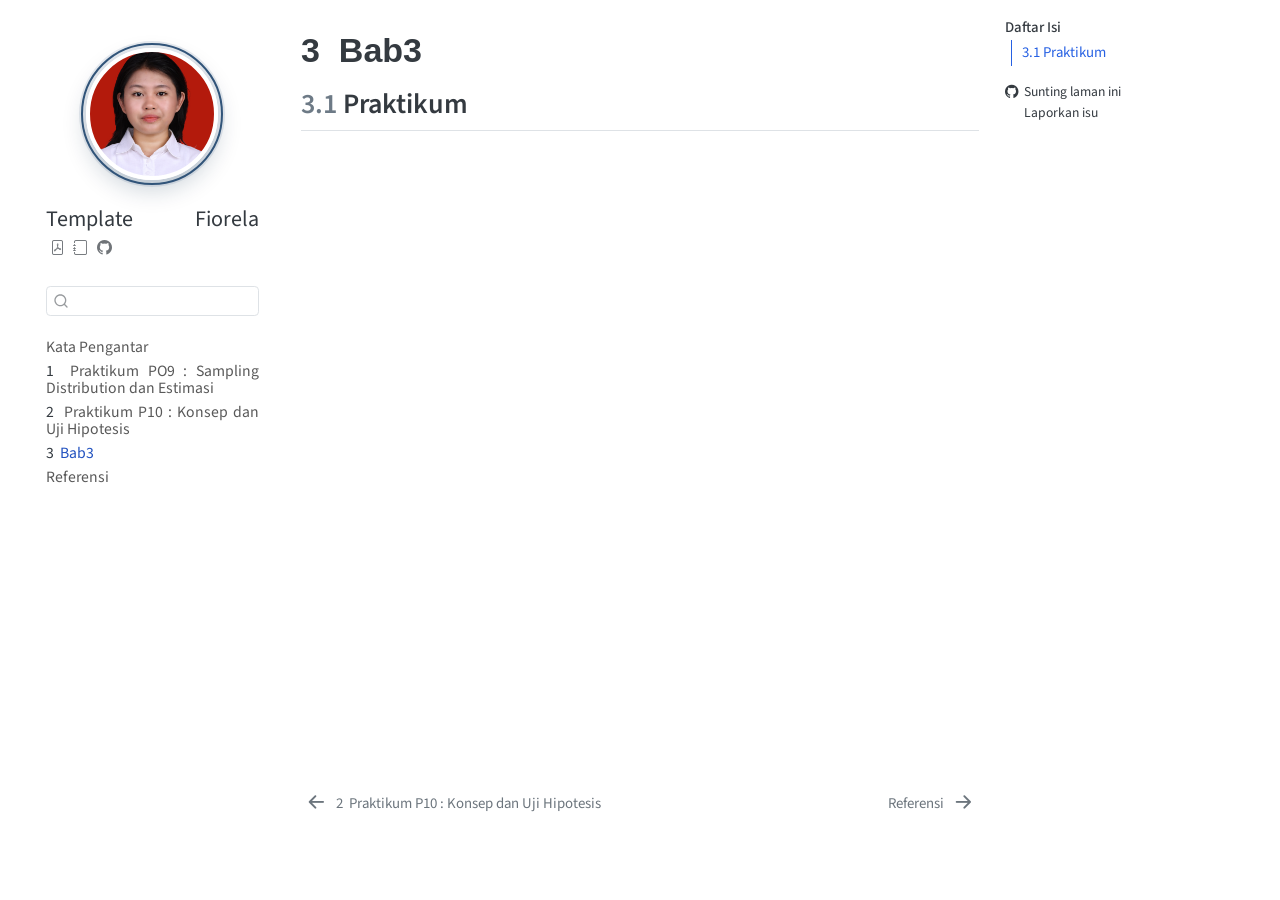
==== docs/chapters/bab-3.html @ b009db90 "Update book content" ====
<!DOCTYPE html>
<html xmlns="http://www.w3.org/1999/xhtml" lang="id" xml:lang="id"><head>

<meta charset="utf-8">
<meta name="generator" content="quarto-1.11.9">

<meta name="viewport" content="width=device-width, initial-scale=1.0, user-scalable=yes">

<meta name="description" content="Deskripsi singkat tentang buku">

<title>3&nbsp; Bab3 – Template Fiorela</title>
<style>
/* Default styles provided by pandoc.
** See https://pandoc.org/MANUAL.html#variables-for-html for config info.
*/
span.smallcaps{font-variant: small-caps;}
div.columns{display: flex; gap: 1.5em;}
div.column{flex: auto;}
@media screen {
div.columns{gap: min(4vw, 1.5em);}
div.column{overflow-x: auto;}
}
div.hanging-indent{margin-left: 1.5em; text-indent: -1.5em;}
ul.task-list{list-style: none;}
ul.task-list li input[type="checkbox"] {
  width: 0.8em;
  margin: 0 0.8em 0.2em -1em; /* quarto-specific, see https://github.com/quarto-dev/quarto-cli/issues/4556 */ 
  vertical-align: middle;
}
</style>


<script src="../site_libs/quarto-nav/quarto-nav.js"></script>
<script src="../site_libs/quarto-nav/headroom.min.js"></script>
<script src="../site_libs/clipboard/clipboard.min.js"></script>
<script src="../site_libs/quarto-search/autocomplete.umd.js"></script>
<script src="../site_libs/quarto-search/fuse.min.js"></script>
<script src="../site_libs/quarto-search/quarto-search.js"></script>
<meta name="quarto:offset" content="../">
<link href="../references/referensi.html" rel="next">
<link href="../chapters/bab-2.html" rel="prev">
<script src="../site_libs/quarto-html/quarto.js" type="module"></script>
<script src="../site_libs/quarto-html/tabsets/tabsets.js" type="module"></script>
<script src="../site_libs/quarto-html/scrollable-regions/scrollable-regions.js" type="module"></script>
<script src="../site_libs/quarto-html/popper.min.js"></script>
<script src="../site_libs/quarto-html/tippy.umd.min.js"></script>
<script src="../site_libs/quarto-html/anchor.min.js"></script>
<link href="../site_libs/quarto-html/tippy.css" rel="stylesheet">
<link href="../site_libs/quarto-html/quarto-syntax-highlighting-63b5708e65d6cd79cd7618c58d0c21e7.css" rel="stylesheet" id="quarto-text-highlighting-styles">
<script src="../site_libs/bootstrap/bootstrap.min.js"></script>
<link href="../site_libs/bootstrap/bootstrap-icons.css" rel="stylesheet">
<link href="../site_libs/bootstrap/bootstrap-8575377b15774f46c10fa1d7752ca172.min.css" rel="stylesheet" append-hash="true" id="quarto-bootstrap" data-mode="light">
<script id="quarto-search-options" type="application/json">{
  "location": "sidebar",
  "copy-button": false,
  "collapse-after": 3,
  "panel-placement": "start",
  "type": "textbox",
  "limit": 50,
  "keyboard-shortcut": [
    "f",
    "/",
    "s"
  ],
  "show-item-context": false,
  "language": {
    "search-no-results-text": "Tidak ada hasil",
    "search-matching-documents-text": "dokumen cocok",
    "search-copy-link-title": "Salin tautan untuk mencari",
    "search-hide-matches-text": "Sembunyikan kecocokan lainnya",
    "search-more-match-text": "kecocokan lainnya di dokumen ini",
    "search-more-matches-text": "kecocokan lainnya di dokumen ini",
    "search-clear-button-title": "Hapus",
    "search-text-placeholder": "",
    "search-detached-cancel-button-title": "Batal",
    "search-submit-button-title": "Kirim",
    "search-label": "Mencari"
  }
}</script>
<style>html{ scroll-behavior: smooth; }</style>
<meta name="author" content="Bakti Siregar, M.Sc.">


<link rel="stylesheet" href="../assets/style.css">
</head>

<body class="nav-sidebar floating quarto-light"><a id="quarto-skip-link" class="visually-hidden-focusable" href="#quarto-document-content">Skip to main content</a>

<div id="quarto-search-results"></div>
  <header id="quarto-header" class="headroom fixed-top">
  <nav class="quarto-secondary-nav" aria-label="Bilah alat">
    <div class="container-fluid d-flex">
      <button type="button" class="quarto-btn-toggle btn" data-bs-toggle="collapse" role="button" data-bs-target=".quarto-sidebar-collapse-item" aria-controls="quarto-sidebar" aria-expanded="false" aria-label="Alihkan bilah sisi" onclick="if (window.quartoToggleHeadroom) { window.quartoToggleHeadroom(); }">
        <i class="bi bi-layout-text-sidebar-reverse"></i>
      </button>
        <nav class="quarto-page-breadcrumbs" aria-label="Jalur"><ol class="breadcrumb"><li class="breadcrumb-item"><a href="../chapters/bab-3.html"><span class="chapter-number">3</span>&nbsp; <span class="chapter-title">Bab3</span></a></li></ol></nav>
        <a class="flex-grow-1" data-bs-toggle="collapse" data-bs-target=".quarto-sidebar-collapse-item" onclick="if (window.quartoToggleHeadroom) { window.quartoToggleHeadroom(); }">      
        </a>
      <button type="button" class="btn quarto-search-button" aria-label="Mencari" onclick="window.quartoOpenSearch();">
        <i class="bi bi-search"></i>
      </button>
    </div>
  </nav>
</header>
<!-- content -->
<div id="quarto-content" class="quarto-container page-columns page-rows-contents page-layout-article">
<!-- sidebar -->
  <nav id="quarto-sidebar" class="sidebar collapse collapse-horizontal quarto-sidebar-collapse-item sidebar-navigation floating overflow-auto" aria-label="Situs web">
    <div class="pt-lg-2 mt-2 text-left sidebar-header">
    <div class="sidebar-title mb-0 py-0">
      <a href="../">Template Fiorela</a> 
        <div class="sidebar-tools-main tools-wide">
    <a href="../Quarto-Template.pdf" title="Pratinjau PDF" class="quarto-navigation-tool px-1" aria-label="Pratinjau PDF"><i class="bi bi-file-pdf"></i></a>
    <a href="../epub-reader.html" title="Pratinjau EPUB" class="quarto-navigation-tool px-1" aria-label="Pratinjau EPUB"><i class="bi bi-journal"></i></a>
    <a href="https://github.com/pakardata1/ebook-template-quarto.git" title="Kode Sumber" class="quarto-navigation-tool px-1" aria-label="Kode Sumber"><i class="bi bi-github"></i></a>
</div>
    </div>
      </div>
        <div class="mt-2 flex-shrink-0 align-items-center">
        <div class="sidebar-search">
        <div id="quarto-search" class="" title="Mencari"></div>
        </div>
        </div>
    <div class="sidebar-menu-container"> 
    <ul class="list-unstyled mt-1">
        <li class="sidebar-item">
  <div class="sidebar-item-container"> 
  <a href="../index.html" class="sidebar-item-text sidebar-link">
 <span class="menu-text">Kata Pengantar</span></a>
  </div>
</li>
        <li class="sidebar-item">
  <div class="sidebar-item-container"> 
  <a href="../chapters/bab-1.html" class="sidebar-item-text sidebar-link">
 <span class="menu-text"><span class="chapter-number">1</span>&nbsp; <span class="chapter-title">Praktikum PO9 : Sampling Distribution dan Estimasi</span></span></a>
  </div>
</li>
        <li class="sidebar-item">
  <div class="sidebar-item-container"> 
  <a href="../chapters/bab-2.html" class="sidebar-item-text sidebar-link">
 <span class="menu-text"><span class="chapter-number">2</span>&nbsp; <span class="chapter-title">Praktikum P10 : Konsep dan Uji Hipotesis</span></span></a>
  </div>
</li>
        <li class="sidebar-item">
  <div class="sidebar-item-container"> 
  <a href="../chapters/bab-3.html" class="sidebar-item-text sidebar-link active">
 <span class="menu-text"><span class="chapter-number">3</span>&nbsp; <span class="chapter-title">Bab3</span></span></a>
  </div>
</li>
        <li class="sidebar-item">
  <div class="sidebar-item-container"> 
  <a href="../references/referensi.html" class="sidebar-item-text sidebar-link">
 <span class="menu-text">Referensi</span></a>
  </div>
</li>
    </ul>
    </div>
</nav>
<div id="quarto-sidebar-glass" class="quarto-sidebar-collapse-item" data-bs-toggle="collapse" data-bs-target=".quarto-sidebar-collapse-item"></div>
<!-- margin-sidebar -->
    <div id="quarto-margin-sidebar" class="sidebar margin-sidebar">
        <nav id="TOC" role="doc-toc" aria-labelledby="toc-title" class="toc-active">
    <h2 id="toc-title">Daftar Isi</h2>
   
  <ul>
  <li><a href="#praktikum" id="toc-praktikum" class="nav-link active" data-scroll-target="#praktikum"><span class="header-section-number">3.1</span> Praktikum</a></li>
  </ul>
<div class="toc-actions"><ul><li><a href="https://github.com/pakardata1/ebook-template-quarto.git/edit/main/chapters/bab-3.qmd" class="toc-action"><i class="bi bi-github"></i>Sunting laman ini</a></li><li><a href="https://github.com/pakardata1/ebook-template-quarto.git/issues/new" class="toc-action"><i class="bi empty"></i>Laporkan isu</a></li></ul></div></nav>
    </div>
<!-- main -->
<main class="content" id="quarto-document-content" tabindex="-1">

<header id="title-block-header" class="quarto-title-block default">
<div class="quarto-title">
<h1 class="title"><span class="chapter-number">3</span>&nbsp; <span class="chapter-title">Bab3</span></h1>
</div>



<div class="quarto-title-meta">

    
  
    
  </div>
  


</header>


<section id="praktikum" class="level2" data-number="3.1">
<h2 data-number="3.1" class="anchored" data-anchor-id="praktikum"><span class="header-section-number">3.1</span> Praktikum</h2>


</section>

</main> <!-- /main -->
<script>

document.querySelectorAll('a[href^="http://"], a[href^="https://"]').forEach((link) => {

  if (link.classList.contains("quarto-navigation-tool")) {

    return;

  }



  window.tippy(link, {

    content: link.href,

    placement: "top",

    maxWidth: 480,

  });

});

</script>

<script id="quarto-html-after-body" type="application/javascript">
  window.document.addEventListener("DOMContentLoaded", function (event) {
    const icon = "";
    const anchorJS = new window.AnchorJS();
    anchorJS.options = {
      placement: 'right',
      icon: icon
    };
    anchorJS.add('.anchored');
    const isCodeAnnotation = (el) => {
      for (const clz of el.classList) {
        if (clz.startsWith('code-annotation-')) {                     
          return true;
        }
      }
      return false;
    }
    const onCopySuccess = function(e) {
      // button target
      const button = e.trigger;
      // don't keep focus
      button.blur();
      // flash "checked"
      button.classList.add('code-copy-button-checked');
      var currentTitle = button.getAttribute("title");
      button.setAttribute("title", "Disalin!");
      let tooltip;
      if (window.bootstrap) {
        button.setAttribute("data-bs-toggle", "tooltip");
        button.setAttribute("data-bs-placement", "left");
        button.setAttribute("data-bs-title", "Disalin!");
        tooltip = new bootstrap.Tooltip(button, 
          { trigger: "manual", 
            customClass: "code-copy-button-tooltip",
            offset: [0, -8]});
        tooltip.show();    
      }
      setTimeout(function() {
        if (tooltip) {
          tooltip.hide();
          button.removeAttribute("data-bs-title");
          button.removeAttribute("data-bs-toggle");
          button.removeAttribute("data-bs-placement");
        }
        button.setAttribute("title", currentTitle);
        button.classList.remove('code-copy-button-checked');
      }, 1000);
      // clear code selection
      e.clearSelection();
    }
    const getTextToCopy = function(trigger) {
      const outerScaffold = trigger.parentElement.cloneNode(true);
      const codeEl = outerScaffold.querySelector('code');
      for (const childEl of codeEl.children) {
        if (isCodeAnnotation(childEl)) {
          childEl.remove();
        }
      }
      return codeEl.innerText;
    }
    const clipboard = new window.ClipboardJS('.code-copy-button:not([data-in-quarto-modal])', {
      text: getTextToCopy
    });
    clipboard.on('success', onCopySuccess);
    if (window.document.getElementById('quarto-embedded-source-code-modal')) {
      const clipboardModal = new window.ClipboardJS('.code-copy-button[data-in-quarto-modal]', {
        text: getTextToCopy,
        container: window.document.getElementById('quarto-embedded-source-code-modal')
      });
      clipboardModal.on('success', onCopySuccess);
    }
      var localhostRegex = new RegExp(/^(?:http|https):\/\/localhost\:?[0-9]*\//);
      var mailtoRegex = new RegExp(/^mailto:/);
        var filterRegex = new RegExp('/' + window.location.host + '/');
      const newWindowLabel = "(opens in a new tab)";
      const newWindowNoteId = "quarto-ext-newwindow-label";
      // Links reference one hidden label through aria-describedby, so the
      // announcement never changes their accessible name.
      var describeNewWindow = (link) => {
        if (!window.document.getElementById(newWindowNoteId)) {
          var newWindowNote = window.document.createElement("span");
          newWindowNote.id = newWindowNoteId;
          newWindowNote.hidden = true;
          newWindowNote.textContent = newWindowLabel;
          window.document.body.appendChild(newWindowNote);
        }
        var describedBy = (link.getAttribute("aria-describedby") || "").split(/\s+/).filter(Boolean);
        if (!describedBy.includes(newWindowNoteId)) {
          describedBy.push(newWindowNoteId);
          link.setAttribute("aria-describedby", describedBy.join(" "));
        }
      }
      var isInternal = (href) => {
          return filterRegex.test(href) || localhostRegex.test(href) || mailtoRegex.test(href);
      }
      // Inspect non-navigation links and adorn them if external
      window.quartoDecorateExternalLinks = function (root) {
     var links = (root || window.document).querySelectorAll('a[href]:not(.nav-link):not(.navbar-brand):not(.toc-action):not(.sidebar-link):not(.sidebar-item-toggle):not(.pagination-link):not(.no-external):not([aria-hidden]):not(.dropdown-item):not(.quarto-navigation-tool):not(.about-link)');
      for (var i=0; i<links.length; i++) {
        const link = links[i];
        if (!isInternal(link.href)) {
          // undo the damage that might have been done by quarto-nav.js in the case of
          // links that we want to consider external
          if (link.dataset.originalHref !== undefined) {
            link.href = link.dataset.originalHref;
          }
            // target, if specified
            link.setAttribute("target", "_blank");
            if (link.getAttribute("rel") === null) {
              link.setAttribute("rel", "noopener");
            }
            describeNewWindow(link);
          if (!link.classList.contains('no-external-icon')) {
          }
        }
      }
      };
      window.quartoDecorateExternalLinks(window.document);
    // Esc closes the popup (WCAG 1.4.13) and focus leaving both trigger and
    // popup closes it (WCAG 2.4.11); tippy handles neither for interactive popups.
    const hideOnEscAndFocusOut = {
      name: 'hideOnEscAndFocusOut',
      defaultValue: true,
      fn(instance) {
        const dismiss = () => {
          // A show scheduled by the trigger delay would otherwise reopen it
          instance.clearDelayTimeouts();
          instance.hide();
        };
        const onKeyDown = (event) => {
          if (event.key !== 'Escape') {
            return;
          }
          // Keep Esc from also reaching page handlers (e.g. reveal.js overview),
          // except an open reveal.js slide menu, which Esc should close too.
          // The menu handles keys only when its keyboard option is on.
          const menuHandlesEsc = window.Reveal?.getPlugin?.('menu')?.isOpen() &&
            window.Reveal.getConfig().menu?.keyboard !== false;
          if (!menuHandlesEsc) {
            event.stopPropagation();
          }
          if (instance.popper.contains(window.document.activeElement)) {
            // Disabled while refocusing so the focus trigger does not reopen it
            instance.disable();
            instance.reference.focus();
            instance.enable();
          }
          dismiss();
        };
        const onFocusOut = (event) => {
          const target = event.relatedTarget;
          if (target && !instance.reference.contains(target) &&
              !instance.popper.contains(target)) {
            dismiss();
          }
        };
        // On the trigger too: a click trigger (code-annotations: select) has no
        // blur handling. Attached for the instance's lifetime so leaving the
        // trigger also cancels a show still pending on the trigger delay.
        instance.reference.addEventListener('focusout', onFocusOut);
        return {
          onShow() {
            window.document.addEventListener('keydown', onKeyDown, true);
            instance.popper.addEventListener('focusout', onFocusOut);
          },
          onHide() {
            window.document.removeEventListener('keydown', onKeyDown, true);
            instance.popper.removeEventListener('focusout', onFocusOut);
          },
          onDestroy() {
            instance.reference.removeEventListener('focusout', onFocusOut);
          },
        };
      },
    };
    function tippyHover(el, contentFn, onTriggerFn, onUntriggerFn) {
      const config = {
        allowHTML: true,
        maxWidth: 500,
        delay: 100,
        arrow: false,
        appendTo: function(el) {
            return el.parentElement;
        },
        interactive: true,
        interactiveBorder: 10,
        theme: 'quarto',
        placement: 'bottom-start',
        plugins: [hideOnEscAndFocusOut],
      };
      if (contentFn) {
        config.content = contentFn;
      }
      if (onTriggerFn) {
        config.onTrigger = onTriggerFn;
      }
      if (onUntriggerFn) {
        config.onUntrigger = onUntriggerFn;
      }
      window.tippy(el, config); 
    }
    const noterefs = window.document.querySelectorAll('a[role="doc-noteref"]');
    for (var i=0; i<noterefs.length; i++) {
      const ref = noterefs[i];
      tippyHover(ref, function() {
        // use id or data attribute instead here
        let href = ref.getAttribute('data-footnote-href') || ref.getAttribute('href');
        try { href = new URL(href).hash; } catch {}
        const id = href.replace(/^#\/?/, "");
        const note = window.document.getElementById(id);
        if (note) {
          return note.innerHTML;
        } else {
          return "";
        }
      });
    }
    const xrefs = window.document.querySelectorAll('a.quarto-xref');
    const processXRef = (id, note) => {
      // Strip column container classes
      const stripColumnClz = (el) => {
        el.classList.remove("page-full", "page-columns");
        if (el.children) {
          for (const child of el.children) {
            stripColumnClz(child);
          }
        }
      }
      stripColumnClz(note)
      if (id === null || id.startsWith('sec-')) {
        // Special case sections, only their first couple elements
        const container = document.createElement("div");
        if (note.children && note.children.length > 2) {
          container.appendChild(note.children[0].cloneNode(true));
          for (let i = 1; i < note.children.length; i++) {
            const child = note.children[i];
            if (child.tagName === "P" && child.innerText === "") {
              continue;
            } else {
              container.appendChild(child.cloneNode(true));
              break;
            }
          }
          if (window.Quarto?.typesetMath) {
            window.Quarto.typesetMath(container);
          }
          return container.innerHTML
        } else {
          if (window.Quarto?.typesetMath) {
            window.Quarto.typesetMath(note);
          }
          return note.innerHTML;
        }
      } else {
        // Remove any anchor links if they are present
        const anchorLink = note.querySelector('a.anchorjs-link');
        if (anchorLink) {
          anchorLink.remove();
        }
        if (window.Quarto?.typesetMath) {
          window.Quarto.typesetMath(note);
        }
        if (note.classList.contains("callout")) {
          return note.outerHTML;
        } else {
          return note.innerHTML;
        }
      }
    }
    for (var i=0; i<xrefs.length; i++) {
      const xref = xrefs[i];
      tippyHover(xref, undefined, function(instance) {
        instance.disable();
        let url = xref.getAttribute('href');
        let hash = undefined; 
        if (url.startsWith('#')) {
          hash = url;
        } else {
          try { hash = new URL(url).hash; } catch {}
        }
        if (hash) {
          const id = hash.replace(/^#\/?/, "");
          const note = window.document.getElementById(id);
          if (note !== null) {
            try {
              const html = processXRef(id, note.cloneNode(true));
              instance.setContent(html);
            } finally {
              instance.enable();
              instance.show();
            }
          } else {
            // See if we can fetch this
            fetch(url.split('#')[0])
            .then(res => res.text())
            .then(html => {
              const parser = new DOMParser();
              const htmlDoc = parser.parseFromString(html, "text/html");
              const note = htmlDoc.getElementById(id);
              if (note !== null) {
                const html = processXRef(id, note);
                instance.setContent(html);
              } 
            }).finally(() => {
              instance.enable();
              instance.show();
            });
          }
        } else {
          // See if we can fetch a full url (with no hash to target)
          // This is a special case and we should probably do some content thinning / targeting
          fetch(url)
          .then(res => res.text())
          .then(html => {
            const parser = new DOMParser();
            const htmlDoc = parser.parseFromString(html, "text/html");
            const note = htmlDoc.querySelector('main.content');
            if (note !== null) {
              // This should only happen for chapter cross references
              // (since there is no id in the URL)
              // remove the first header
              if (note.children.length > 0 && note.children[0].tagName === "HEADER") {
                note.children[0].remove();
              }
              const html = processXRef(null, note);
              instance.setContent(html);
            } 
          }).finally(() => {
            instance.enable();
            instance.show();
          });
        }
      }, function(instance) {
      });
    }
        let selectedAnnoteEl;
        const selectorForAnnotation = ( cell, annotation) => {
          let cellAttr = 'data-code-cell="' + cell + '"';
          let lineAttr = 'data-code-annotation="' +  annotation + '"';
          const selector = 'span[' + cellAttr + '][' + lineAttr + ']';
          return selector;
        }
        const selectCodeLines = (annoteEl) => {
          const doc = window.document;
          const targetCell = annoteEl.getAttribute("data-target-cell");
          const targetAnnotation = annoteEl.getAttribute("data-target-annotation");
          const annoteSpan = window.document.querySelector(selectorForAnnotation(targetCell, targetAnnotation));
          const lines = annoteSpan.getAttribute("data-code-lines").split(",");
          const lineIds = lines.map((line) => {
            return targetCell + "-" + line;
          })
          // Each band is positioned against its own containing block, which is
          // not the offsetParent of the lines, so place it from client rects.
          const placeBand = (band, firstEl, lastEl, codeBlock) => {
            const container = band.offsetParent;
            if (container === null) {
              return;
            }
            const containerRect = container.getBoundingClientRect();
            // Reveal.js scales slides with a transform, so convert client
            // pixels back to the CSS pixels of the container.
            const scale = containerRect.height / container.offsetHeight || 1;
            const firstRect = firstEl.getBoundingClientRect();
            const lastRect = lastEl.getBoundingClientRect();
            const top = (firstRect.top - containerRect.top) / scale - container.clientTop + container.scrollTop;
            const height = (lastRect.bottom - firstRect.top) / scale;
            band.style.top = top - 2 + "px";
            band.style.height = height + 4 + "px";
            if (codeBlock) {
              // Without the copy button wrapper, the containing block is wider
              // than the code block, so span the code block explicitly.
              const blockRect = codeBlock.getBoundingClientRect();
              band.style.left = (blockRect.left - containerRect.left) / scale - container.clientLeft + container.scrollLeft + "px";
              band.style.width = blockRect.width / scale + "px";
            }
          };
          if (lineIds.length > 0) {
            const el = window.document.getElementById(lineIds[0]);
            const lastEl = window.document.getElementById(lineIds[lineIds.length - 1]);
            const parent = el.parentElement.parentElement;
            // cook up a div (if necessary) and position it
            let div = window.document.getElementById("code-annotation-line-highlight");
            if (div === null) {
              div = window.document.createElement("div");
              div.setAttribute("id", "code-annotation-line-highlight");
              div.style.position = 'absolute';
              parent.appendChild(div);
            }
            placeBand(div, el, lastEl, parent.closest("div.sourceCode") || parent);
            let gutterDiv = window.document.getElementById("code-annotation-line-highlight-gutter");
            if (gutterDiv === null) {
              gutterDiv = window.document.createElement("div");
              gutterDiv.setAttribute("id", "code-annotation-line-highlight-gutter");
              gutterDiv.style.position = 'absolute';
              const codeCell = window.document.getElementById(targetCell);
              const gutter = codeCell.querySelector('.code-annotation-gutter');
              gutter.appendChild(gutterDiv);
            }
            placeBand(gutterDiv, el, lastEl);
            selectedAnnoteEl = annoteEl;
          }
        };
        const unselectCodeLines = () => {
          const elementsIds = ["code-annotation-line-highlight", "code-annotation-line-highlight-gutter"];
          elementsIds.forEach((elId) => {
            const div = window.document.getElementById(elId);
            if (div) {
              div.remove();
            }
          });
          selectedAnnoteEl = undefined;
        };
          // Handle positioning of the toggle
      window.addEventListener(
        "resize",
        throttle(() => {
          elRect = undefined;
          if (selectedAnnoteEl) {
            selectCodeLines(selectedAnnoteEl);
          }
        }, 10)
      );
      function throttle(fn, ms) {
      let throttle = false;
      let timer;
        return (...args) => {
          if(!throttle) { // first call gets through
              fn.apply(this, args);
              throttle = true;
          } else { // all the others get throttled
              if(timer) clearTimeout(timer); // cancel #2
              timer = setTimeout(() => {
                fn.apply(this, args);
                timer = throttle = false;
              }, ms);
          }
        };
      }
        // Attach click handler to the DT
        const annoteDls = window.document.querySelectorAll('dt[data-target-cell]');
        for (const annoteDlNode of annoteDls) {
          annoteDlNode.addEventListener('click', (event) => {
            const clickedEl = event.target;
            if (clickedEl !== selectedAnnoteEl) {
              unselectCodeLines();
              const activeEl = window.document.querySelector('dt[data-target-cell].code-annotation-active');
              if (activeEl) {
                activeEl.classList.remove('code-annotation-active');
              }
              selectCodeLines(clickedEl);
              clickedEl.classList.add('code-annotation-active');
            } else {
              // Unselect the line
              unselectCodeLines();
              clickedEl.classList.remove('code-annotation-active');
            }
          });
        }
    const findCites = (el) => {
      const parentEl = el.parentElement;
      if (parentEl) {
        const cites = parentEl.dataset.cites;
        if (cites) {
          return {
            el,
            cites: cites.split(' ')
          };
        } else {
          return findCites(el.parentElement)
        }
      } else {
        return undefined;
      }
    };
    var bibliorefs = window.document.querySelectorAll('a[role="doc-biblioref"]');
    for (var i=0; i<bibliorefs.length; i++) {
      const ref = bibliorefs[i];
      const citeInfo = findCites(ref);
      if (citeInfo) {
        tippyHover(citeInfo.el, function() {
          var popup = window.document.createElement('div');
          citeInfo.cites.forEach(function(cite) {
            var citeDiv = window.document.createElement('div');
            citeDiv.classList.add('hanging-indent');
            citeDiv.classList.add('csl-entry');
            var biblioDiv = window.document.getElementById('ref-' + cite);
            if (biblioDiv) {
              citeDiv.innerHTML = biblioDiv.innerHTML;
            }
            popup.appendChild(citeDiv);
          });
          return popup.innerHTML;
        });
      }
    }
  });
  </script>
  <script type="application/javascript">
  window.quartoScrollableRegionsLabels = {"code":"Kode yang dapat digulir","output":"Keluaran yang dapat digulir"};
  </script>
<nav class="page-navigation" aria-label="Halaman">
  <div class="nav-page nav-page-previous">
      <a href="../chapters/bab-2.html" class="pagination-link" aria-label="Praktikum P10 : Konsep dan Uji Hipotesis">
        <i class="bi bi-arrow-left-short"></i> <span class="nav-page-text"><span class="chapter-number">2</span>&nbsp; <span class="chapter-title">Praktikum P10 : Konsep dan Uji Hipotesis</span></span>
      </a>          
  </div>
  <div class="nav-page nav-page-next">
      <a href="../references/referensi.html" class="pagination-link" aria-label="Referensi">
        <span class="nav-page-text">Referensi</span> <i class="bi bi-arrow-right-short"></i>
      </a>
  </div>
</nav>
</div> <!-- /content -->




<footer class="footer"><div class="nav-footer"><div class="nav-footer-center"><div class="toc-actions d-sm-block d-md-none"><ul><li><a href="https://github.com/pakardata1/ebook-template-quarto.git/edit/main/chapters/bab-3.qmd" class="toc-action"><i class="bi bi-github"></i>Sunting laman ini</a></li><li><a href="https://github.com/pakardata1/ebook-template-quarto.git/issues/new" class="toc-action"><i class="bi empty"></i>Laporkan isu</a></li></ul></div></div></div></footer><script src="../site_libs/quarto-html/zenscroll-min.js"></script>
</body></html>
---- docs/site_libs/quarto-html/quarto-syntax-highlighting-63b5708e65d6cd79cd7618c58d0c21e7.css ----
/* quarto syntax highlight colors */
:root {
  --quarto-hl-ot-color: #003B4F;
  --quarto-hl-at-color: #657422;
  --quarto-hl-ss-color: #20794D;
  --quarto-hl-an-color: #5E5E5E;
  --quarto-hl-fu-color: #4758AB;
  --quarto-hl-st-color: #20794D;
  --quarto-hl-cf-color: #003B4F;
  --quarto-hl-op-color: #5E5E5E;
  --quarto-hl-er-color: #AD0000;
  --quarto-hl-bn-color: #AD0000;
  --quarto-hl-al-color: #AD0000;
  --quarto-hl-va-color: #111111;
  --quarto-hl-bu-color: inherit;
  --quarto-hl-ex-color: inherit;
  --quarto-hl-pp-color: #AD0000;
  --quarto-hl-in-color: #5E5E5E;
  --quarto-hl-vs-color: #20794D;
  --quarto-hl-wa-color: #5E5E5E;
  --quarto-hl-do-color: #5E5E5E;
  --quarto-hl-im-color: #00769E;
  --quarto-hl-ch-color: #20794D;
  --quarto-hl-dt-color: #AD0000;
  --quarto-hl-fl-color: #AD0000;
  --quarto-hl-co-color: #5E5E5E;
  --quarto-hl-cv-color: #5E5E5E;
  --quarto-hl-cn-color: #8f5902;
  --quarto-hl-sc-color: #5E5E5E;
  --quarto-hl-dv-color: #AD0000;
  --quarto-hl-kw-color: #003B4F;
}

/* other quarto variables */
:root {
  --quarto-font-monospace: SFMono-Regular, Menlo, Monaco, Consolas, "Liberation Mono", "Courier New", monospace;
}

/* syntax highlight based on Pandoc's rules */
pre > code.sourceCode > span {
  color: #003B4F;
}

code.sourceCode > span {
  color: #003B4F;
}

div.sourceCode,
div.sourceCode pre.sourceCode {
  color: #003B4F;
}

/* Normal */
code span {
  color: #003B4F;
}

/* Alert */
code span.al {
  color: #AD0000;
  font-style: inherit;
}

/* Annotation */
code span.an {
  color: #5E5E5E;
  font-style: inherit;
}

/* Attribute */
code span.at {
  color: #657422;
  font-style: inherit;
}

/* BaseN */
code span.bn {
  color: #AD0000;
  font-style: inherit;
}

/* BuiltIn */
code span.bu {
  font-style: inherit;
}

/* ControlFlow */
code span.cf {
  color: #003B4F;
  font-weight: bold;
  font-style: inherit;
}

/* Char */
code span.ch {
  color: #20794D;
  font-style: inherit;
}

/* Constant */
code span.cn {
  color: #8f5902;
  font-style: inherit;
}

/* Comment */
code span.co {
  color: #5E5E5E;
  font-style: inherit;
}

/* CommentVar */
code span.cv {
  color: #5E5E5E;
  font-style: italic;
}

/* Documentation */
code span.do {
  color: #5E5E5E;
  font-style: italic;
}

/* DataType */
code span.dt {
  color: #AD0000;
  font-style: inherit;
}

/* DecVal */
code span.dv {
  color: #AD0000;
  font-style: inherit;
}

/* Error */
code span.er {
  color: #AD0000;
  font-style: inherit;
}

/* Extension */
code span.ex {
  font-style: inherit;
}

/* Float */
code span.fl {
  color: #AD0000;
  font-style: inherit;
}

/* Function */
code span.fu {
  color: #4758AB;
  font-style: inherit;
}

/* Import */
code span.im {
  color: #00769E;
  font-style: inherit;
}

/* Information */
code span.in {
  color: #5E5E5E;
  font-style: inherit;
}

/* Keyword */
code span.kw {
  color: #003B4F;
  font-weight: bold;
  font-style: inherit;
}

/* Operator */
code span.op {
  color: #5E5E5E;
  font-style: inherit;
}

/* Other */
code span.ot {
  color: #003B4F;
  font-style: inherit;
}

/* Preprocessor */
code span.pp {
  color: #AD0000;
  font-style: inherit;
}

/* SpecialChar */
code span.sc {
  color: #5E5E5E;
  font-style: inherit;
}

/* SpecialString */
code span.ss {
  color: #20794D;
  font-style: inherit;
}

/* String */
code span.st {
  color: #20794D;
  font-style: inherit;
}

/* Variable */
code span.va {
  color: #111111;
  font-style: inherit;
}

/* VerbatimString */
code span.vs {
  color: #20794D;
  font-style: inherit;
}

/* Warning */
code span.wa {
  color: #5E5E5E;
  font-style: italic;
}

.prevent-inlining {
  content: "</";
}

/*# sourceMappingURL=054cc16b9e9817627be6994582d2ffb5.css.map */
---- docs/assets/style.css ----
p.caption {
  color: #777;
  margin-top: 10px;
}
p code {
  white-space: inherit;
}
pre {
  word-break: normal;
  word-wrap: normal;
}
pre code {
  white-space: inherit;
}


/* TOC */

.book .book-summary {
    position: absolute;
    top: 0;
    left: -300px;
    bottom: 0;
    z-index: 1;
    width: 300px;
    color: #FFFFFF;
    background: #315479;
    border-right: 1px solid rgba(0,0,0,.15);
}

.book .book-summary ul.summary li a, .book .book-summary ul.summary li span {
    margin: 5px 5px 5px 5px;
    display: block;
    padding: 10px 20px 10px 20px;
    color: #FFFFFF;
    background: 0 0;
    text-overflow: ellipsis;
    overflow: hidden;
    white-space: nowrap;
    position: relative;
}

.book .book-summary ul.summary li.active>a {
    padding-left: 5px;
    border-radius: 10px 10px 10px 10px;
    color: #FFFFFF;
    font-weight: bold;
    background: rgba(243,242,242,.35);
    text-decoration: none;
}

.book .book-summary ul.summary li a:hover {
    padding-left: 5px;
    border-radius: 10px 10px 10px 10px;
    font-weight: bold;
    color: #FFFFFF;
    background: rgba(243,242,242,.40);
    text-decoration: none;
}

/* Tables */

td, tr, th {
    color:white !important;
    background-color: transparent !important;
}

table {
    border-radius: 10px 10px 10px 10px;
    color:white !important;
    background-color: rgb(78, 92, 104) !important;
    padding: 6px 13px;
    border: 1px solid #f0f0f0;
}


caption {
    color:black;
}


/* source code copy button */
.copy {
  width: inherit;
  background-color: #e2e2e2 ;
  border: none;
  border-radius: 2px;
  float: right;
  font-size: 60%;
  padding: 4px 4px 4px 4px;
  margin-left:5px;
}

.download {
  width: inherit;
  background-color: #e2e2e2 ;
  border: none;
  border-radius: 2px;
  float: right;
  font-size: 60%;
  padding: 4px 4px 4px 4px;
}

.book .book-header.fixed {
  font-family: 'Pacifico', sans-serif;
  background-color:#F2F2F2;
}

.title {
  font-family: 'Pacifico', sans-serif;  
}

.book .book-summary {
  font-family:'PT Sans', sans-serif;
}

.book.font-family-0 {
    font-family: 'Source Sans Pro', arial, sans-serif;
}

/*
.book .book-body .page-wrapper .page-inner {
  max-width: 980px !important;
}
*/


body {
  text-align: justify
}

#quarto-sidebar .sidebar-header::before {
  content: "";
  display: block;
  width: 132px;
  aspect-ratio: 1;
  margin: 1rem auto 1.5rem;
  background: url("../images/author/foto fiorela.png") center 26% / cover no-repeat;
  border: 4px solid #fff;
  border-radius: 50%;
  outline: 2px solid #315479;
  outline-offset: 3px;
  box-shadow: 0 0 0 7px rgba(49, 84, 121, 0.12), 0 10px 24px rgba(0, 40, 70, 0.2);
}

#penulis .quarto-figure-right {
  float: right;
  width: clamp(150px, 24vw, 220px);
  margin: 0 0 1rem 1.5rem;
}

#penulis .quarto-figure-right figure {
  margin: 0;
}

#penulis .author-portrait {
  width: 100% !important;
  aspect-ratio: 1;
  object-fit: cover;
  object-position: center 26%;
  border: 4px solid #fff;
  border-radius: 50%;
  outline: 2px solid #315479;
  outline-offset: 3px;
  box-shadow: 0 0 0 7px rgba(49, 84, 121, 0.12), 0 10px 24px rgba(0, 40, 70, 0.2);
}

#penulis .quarto-figure-right figcaption {
  margin-top: 0.75rem;
  text-align: center;
}

@media (max-width: 575.98px) {
  #penulis .quarto-figure-right {
    float: none;
    width: min(60%, 220px);
    margin: 0 auto 1.5rem;
  }
}


.nocopy {
        -webkit-touch-callout: none;  /* iOS Safari */   
	-webkit-user-select: none;    /* Chrome all / Safari all */
	-khtml-user-select: none;     /* Konqueror */
	-moz-user-select: none;       /* Firefox all */
	-ms-user-select: none;        /* IE 10+ */
	-o-user-select: none;
	user-select: none;            /* Likely future */
}

/* NO SELECT + HIGHLIGHT COLOR */
* {
  user-select: none;
}
*::selection {
  background: none;
}
*::-moz-selection {
  background: none;
}
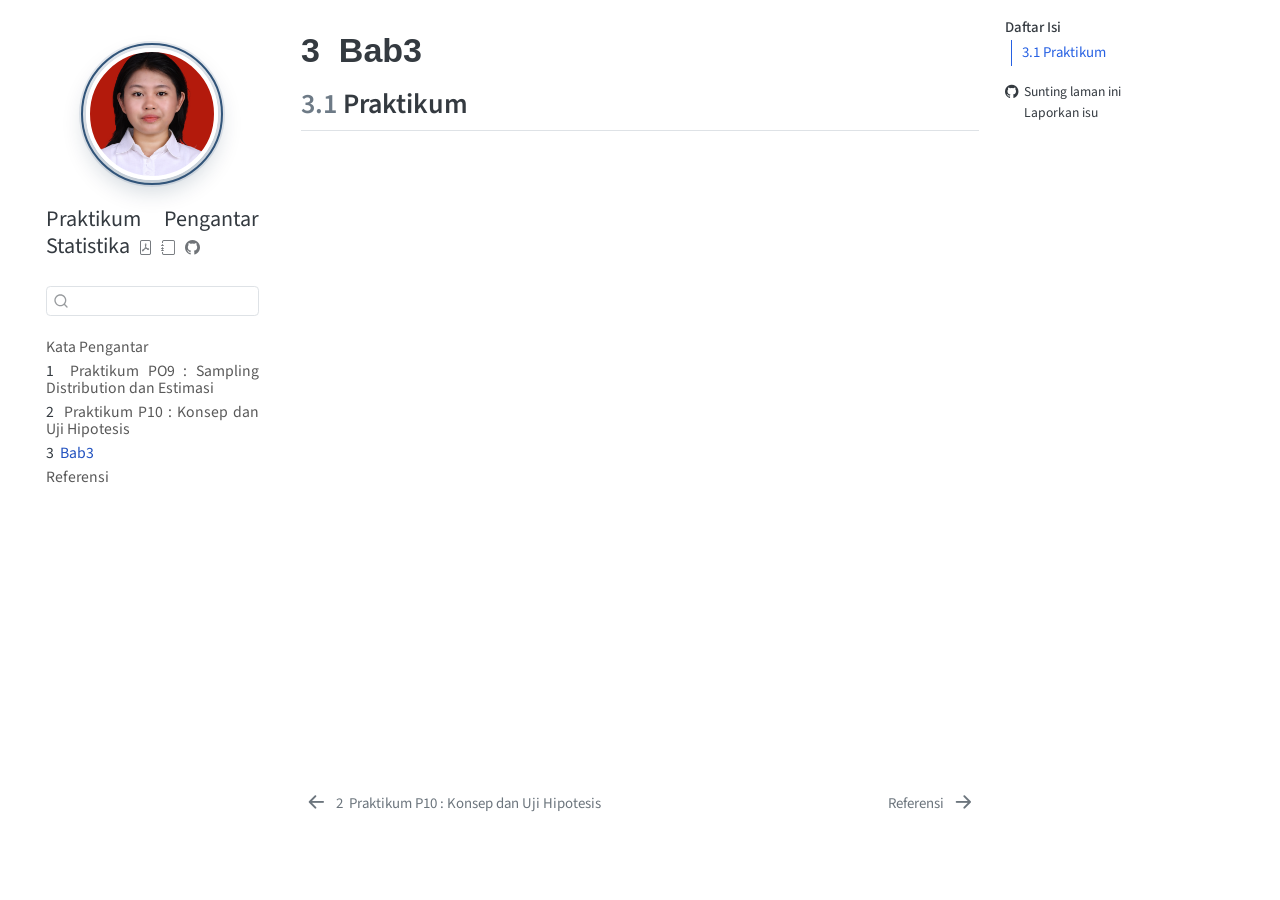
==== commit 6d292655: "Update book content" ====
--- a/docs/chapters/bab-3.html
+++ b/docs/chapters/bab-3.html
@@ -8,7 +8,7 @@
 
 <meta name="description" content="Deskripsi singkat tentang buku">
 
-<title>3&nbsp; Bab3 – Template Fiorela</title>
+<title>3&nbsp; Bab3 – Praktikum Pengantar Statistika</title>
 <style>
 /* Default styles provided by pandoc.
 ** See https://pandoc.org/MANUAL.html#variables-for-html for config info.
@@ -38,7 +38,7 @@
 <script src="../site_libs/quarto-search/quarto-search.js"></script>
 <meta name="quarto:offset" content="../">
 <link href="../references/referensi.html" rel="next">
-<link href="../chapters/bab-2.html" rel="prev">
+<link href="../chapters/bab-10.html" rel="prev">
 <script src="../site_libs/quarto-html/quarto.js" type="module"></script>
 <script src="../site_libs/quarto-html/tabsets/tabsets.js" type="module"></script>
 <script src="../site_libs/quarto-html/scrollable-regions/scrollable-regions.js" type="module"></script>
@@ -108,11 +108,11 @@
   <nav id="quarto-sidebar" class="sidebar collapse collapse-horizontal quarto-sidebar-collapse-item sidebar-navigation floating overflow-auto" aria-label="Situs web">
     <div class="pt-lg-2 mt-2 text-left sidebar-header">
     <div class="sidebar-title mb-0 py-0">
-      <a href="../">Template Fiorela</a> 
+      <a href="../">Praktikum Pengantar Statistika</a> 
         <div class="sidebar-tools-main tools-wide">
     <a href="../Quarto-Template.pdf" title="Pratinjau PDF" class="quarto-navigation-tool px-1" aria-label="Pratinjau PDF"><i class="bi bi-file-pdf"></i></a>
     <a href="../epub-reader.html" title="Pratinjau EPUB" class="quarto-navigation-tool px-1" aria-label="Pratinjau EPUB"><i class="bi bi-journal"></i></a>
-    <a href="https://github.com/pakardata1/ebook-template-quarto.git" title="Kode Sumber" class="quarto-navigation-tool px-1" aria-label="Kode Sumber"><i class="bi bi-github"></i></a>
+    <a href="https://github.com/FiorelaBarus26/Fiorela-Template.git" title="Kode Sumber" class="quarto-navigation-tool px-1" aria-label="Kode Sumber"><i class="bi bi-github"></i></a>
 </div>
     </div>
       </div>
@@ -131,13 +131,13 @@
 </li>
         <li class="sidebar-item">
   <div class="sidebar-item-container"> 
-  <a href="../chapters/bab-1.html" class="sidebar-item-text sidebar-link">
+  <a href="../chapters/bab-9.html" class="sidebar-item-text sidebar-link">
  <span class="menu-text"><span class="chapter-number">1</span>&nbsp; <span class="chapter-title">Praktikum PO9 : Sampling Distribution dan Estimasi</span></span></a>
   </div>
 </li>
         <li class="sidebar-item">
   <div class="sidebar-item-container"> 
-  <a href="../chapters/bab-2.html" class="sidebar-item-text sidebar-link">
+  <a href="../chapters/bab-10.html" class="sidebar-item-text sidebar-link">
  <span class="menu-text"><span class="chapter-number">2</span>&nbsp; <span class="chapter-title">Praktikum P10 : Konsep dan Uji Hipotesis</span></span></a>
   </div>
 </li>
@@ -165,7 +165,7 @@
   <ul>
   <li><a href="#praktikum" id="toc-praktikum" class="nav-link active" data-scroll-target="#praktikum"><span class="header-section-number">3.1</span> Praktikum</a></li>
   </ul>
-<div class="toc-actions"><ul><li><a href="https://github.com/pakardata1/ebook-template-quarto.git/edit/main/chapters/bab-3.qmd" class="toc-action"><i class="bi bi-github"></i>Sunting laman ini</a></li><li><a href="https://github.com/pakardata1/ebook-template-quarto.git/issues/new" class="toc-action"><i class="bi empty"></i>Laporkan isu</a></li></ul></div></nav>
+<div class="toc-actions"><ul><li><a href="https://github.com/FiorelaBarus26/Fiorela-Template.git/edit/main/chapters/bab-3.qmd" class="toc-action"><i class="bi bi-github"></i>Sunting laman ini</a></li><li><a href="https://github.com/FiorelaBarus26/Fiorela-Template.git/issues/new" class="toc-action"><i class="bi empty"></i>Laporkan isu</a></li></ul></div></nav>
     </div>
 <!-- main -->
 <main class="content" id="quarto-document-content" tabindex="-1">
@@ -724,7 +724,7 @@
   </script>
 <nav class="page-navigation" aria-label="Halaman">
   <div class="nav-page nav-page-previous">
-      <a href="../chapters/bab-2.html" class="pagination-link" aria-label="Praktikum P10 : Konsep dan Uji Hipotesis">
+      <a href="../chapters/bab-10.html" class="pagination-link" aria-label="Praktikum P10 : Konsep dan Uji Hipotesis">
         <i class="bi bi-arrow-left-short"></i> <span class="nav-page-text"><span class="chapter-number">2</span>&nbsp; <span class="chapter-title">Praktikum P10 : Konsep dan Uji Hipotesis</span></span>
       </a>          
   </div>
@@ -739,5 +739,5 @@
 
 
 
-<footer class="footer"><div class="nav-footer"><div class="nav-footer-center"><div class="toc-actions d-sm-block d-md-none"><ul><li><a href="https://github.com/pakardata1/ebook-template-quarto.git/edit/main/chapters/bab-3.qmd" class="toc-action"><i class="bi bi-github"></i>Sunting laman ini</a></li><li><a href="https://github.com/pakardata1/ebook-template-quarto.git/issues/new" class="toc-action"><i class="bi empty"></i>Laporkan isu</a></li></ul></div></div></div></footer><script src="../site_libs/quarto-html/zenscroll-min.js"></script>
+<footer class="footer"><div class="nav-footer"><div class="nav-footer-center"><div class="toc-actions d-sm-block d-md-none"><ul><li><a href="https://github.com/FiorelaBarus26/Fiorela-Template.git/edit/main/chapters/bab-3.qmd" class="toc-action"><i class="bi bi-github"></i>Sunting laman ini</a></li><li><a href="https://github.com/FiorelaBarus26/Fiorela-Template.git/issues/new" class="toc-action"><i class="bi empty"></i>Laporkan isu</a></li></ul></div></div></div></footer><script src="../site_libs/quarto-html/zenscroll-min.js"></script>
 </body></html>
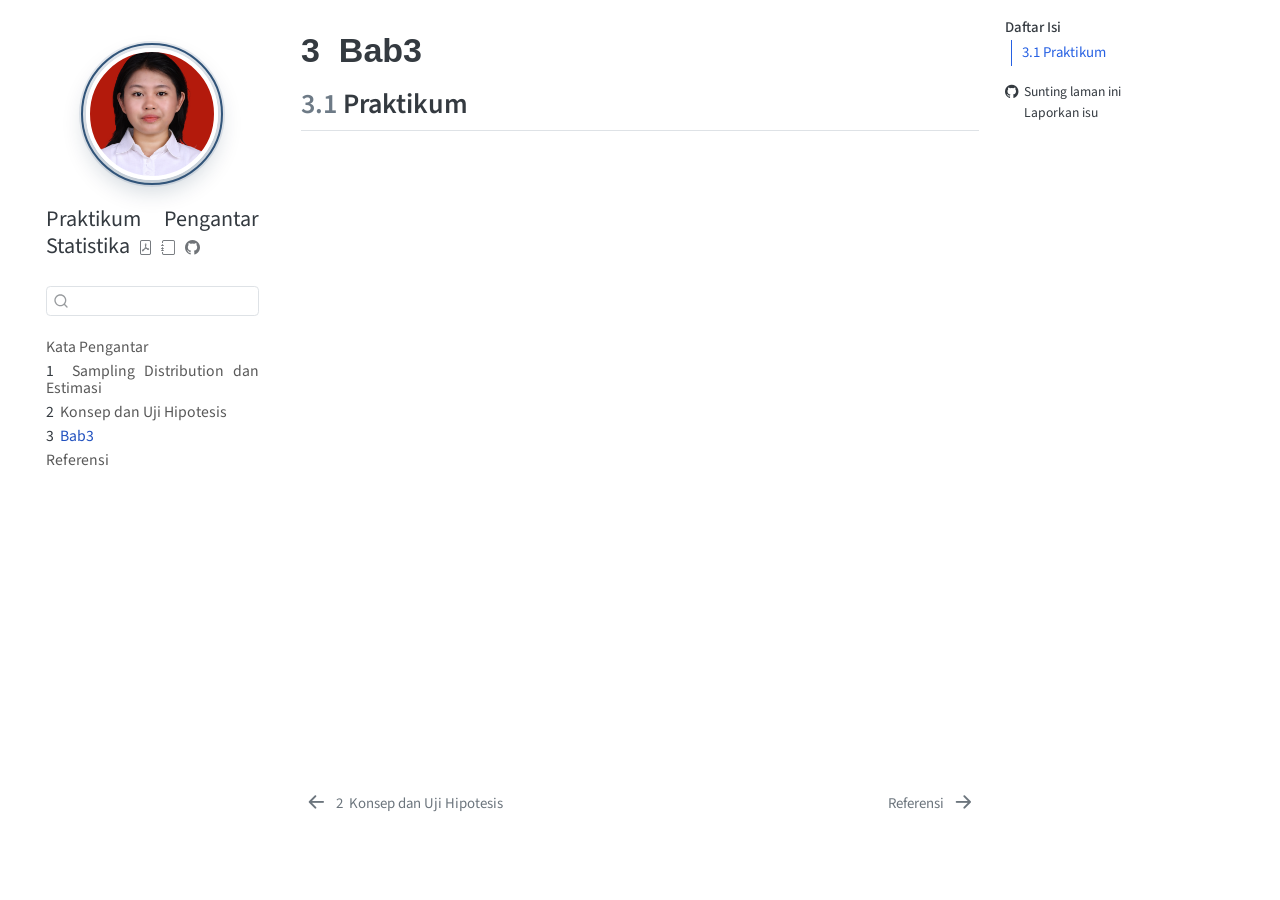
==== commit 44c09a6e: "Update book content" ====
--- a/docs/chapters/bab-3.html
+++ b/docs/chapters/bab-3.html
@@ -132,13 +132,13 @@
         <li class="sidebar-item">
   <div class="sidebar-item-container"> 
   <a href="../chapters/bab-9.html" class="sidebar-item-text sidebar-link">
- <span class="menu-text"><span class="chapter-number">1</span>&nbsp; <span class="chapter-title">Praktikum PO9 : Sampling Distribution dan Estimasi</span></span></a>
+ <span class="menu-text"><span class="chapter-number">1</span>&nbsp; <span class="chapter-title">Sampling Distribution dan Estimasi</span></span></a>
   </div>
 </li>
         <li class="sidebar-item">
   <div class="sidebar-item-container"> 
   <a href="../chapters/bab-10.html" class="sidebar-item-text sidebar-link">
- <span class="menu-text"><span class="chapter-number">2</span>&nbsp; <span class="chapter-title">Praktikum P10 : Konsep dan Uji Hipotesis</span></span></a>
+ <span class="menu-text"><span class="chapter-number">2</span>&nbsp; <span class="chapter-title">Konsep dan Uji Hipotesis</span></span></a>
   </div>
 </li>
         <li class="sidebar-item">
@@ -724,8 +724,8 @@
   </script>
 <nav class="page-navigation" aria-label="Halaman">
   <div class="nav-page nav-page-previous">
-      <a href="../chapters/bab-10.html" class="pagination-link" aria-label="Praktikum P10 : Konsep dan Uji Hipotesis">
-        <i class="bi bi-arrow-left-short"></i> <span class="nav-page-text"><span class="chapter-number">2</span>&nbsp; <span class="chapter-title">Praktikum P10 : Konsep dan Uji Hipotesis</span></span>
+      <a href="../chapters/bab-10.html" class="pagination-link" aria-label="Konsep dan Uji Hipotesis">
+        <i class="bi bi-arrow-left-short"></i> <span class="nav-page-text"><span class="chapter-number">2</span>&nbsp; <span class="chapter-title">Konsep dan Uji Hipotesis</span></span>
       </a>          
   </div>
   <div class="nav-page nav-page-next">
